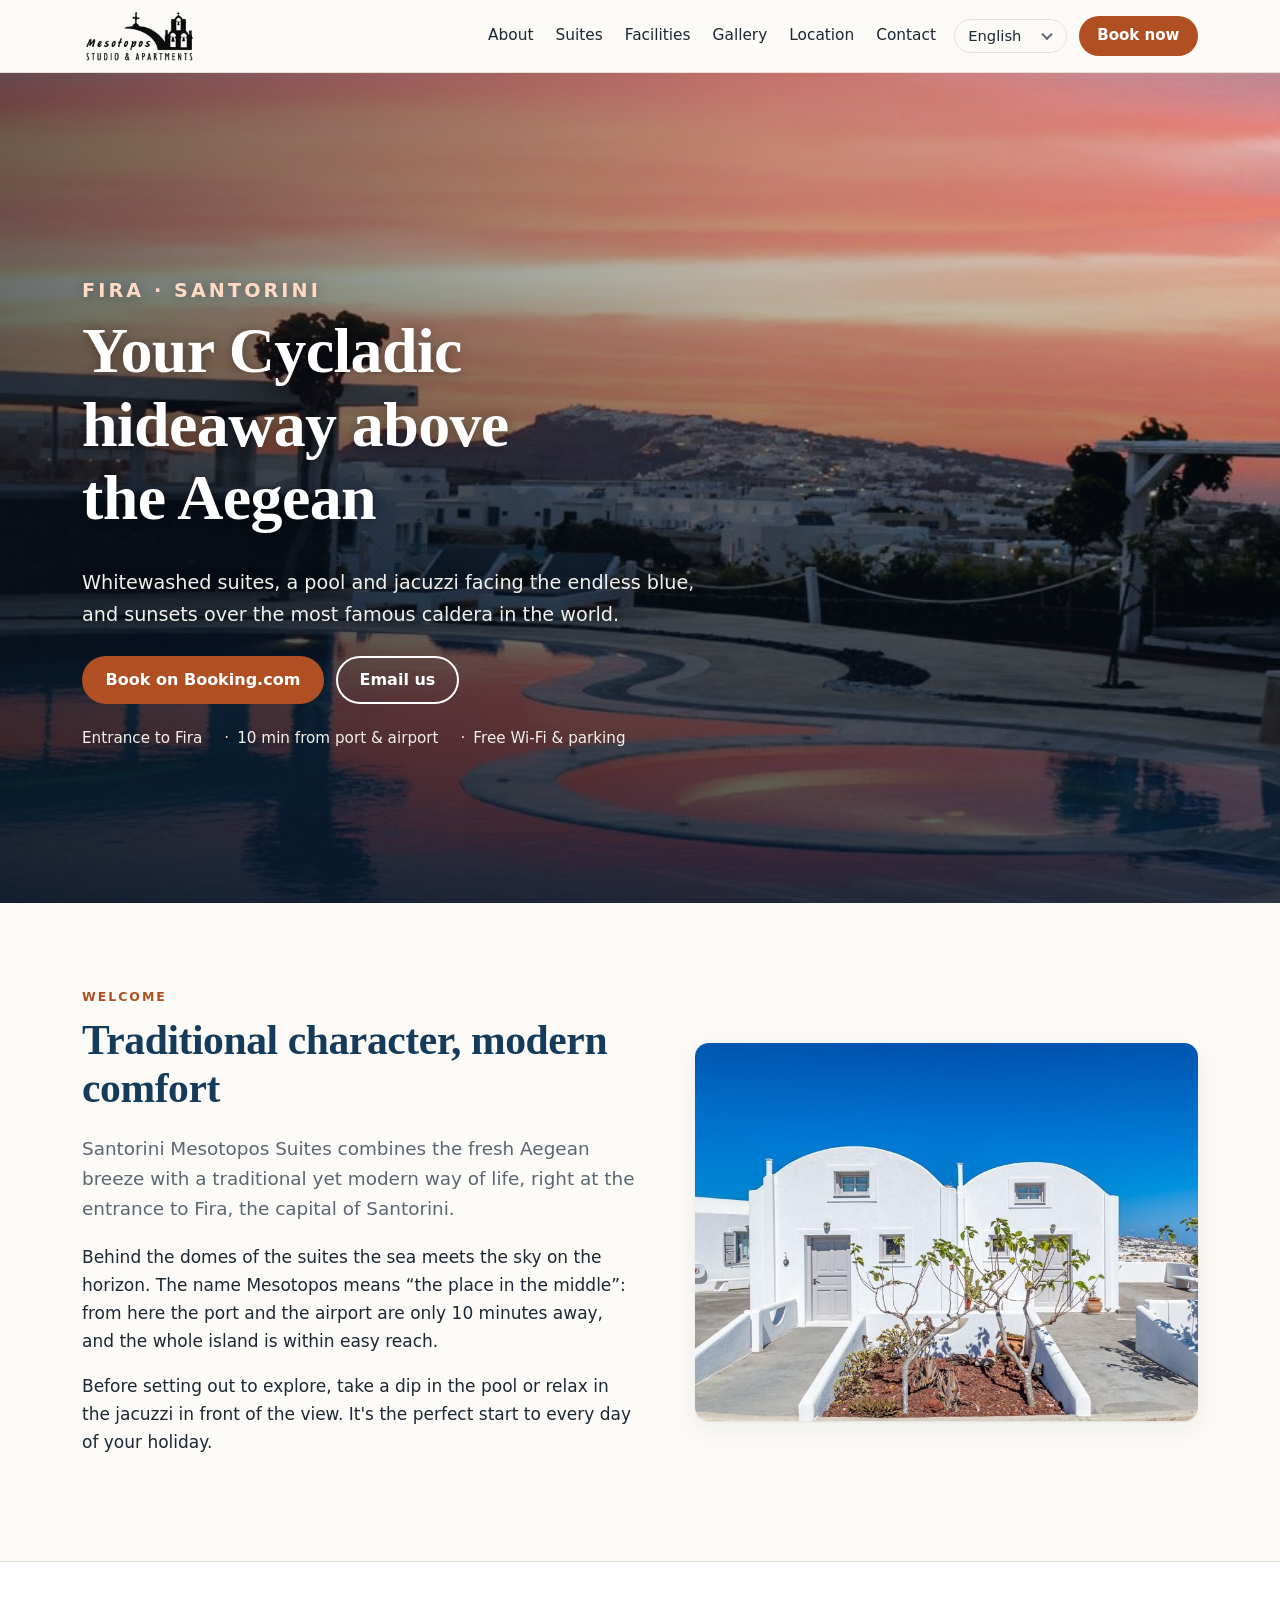
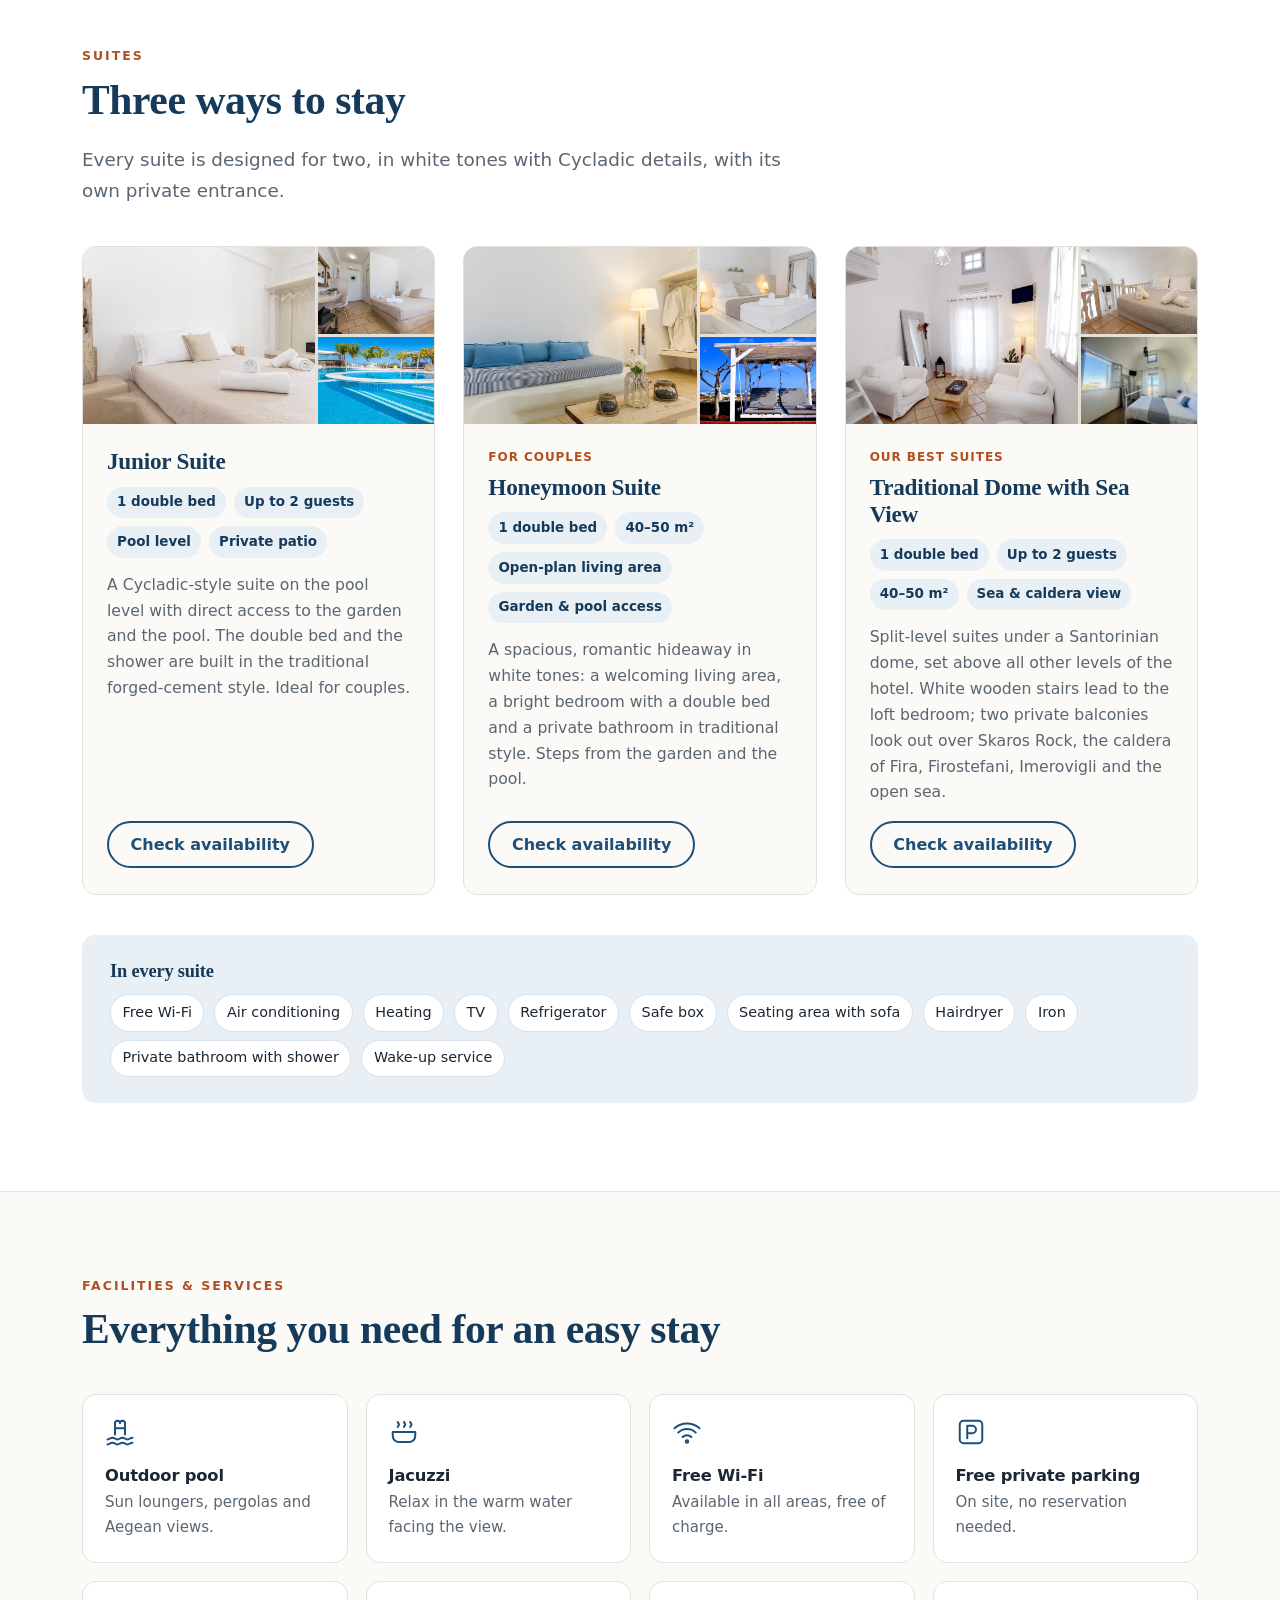
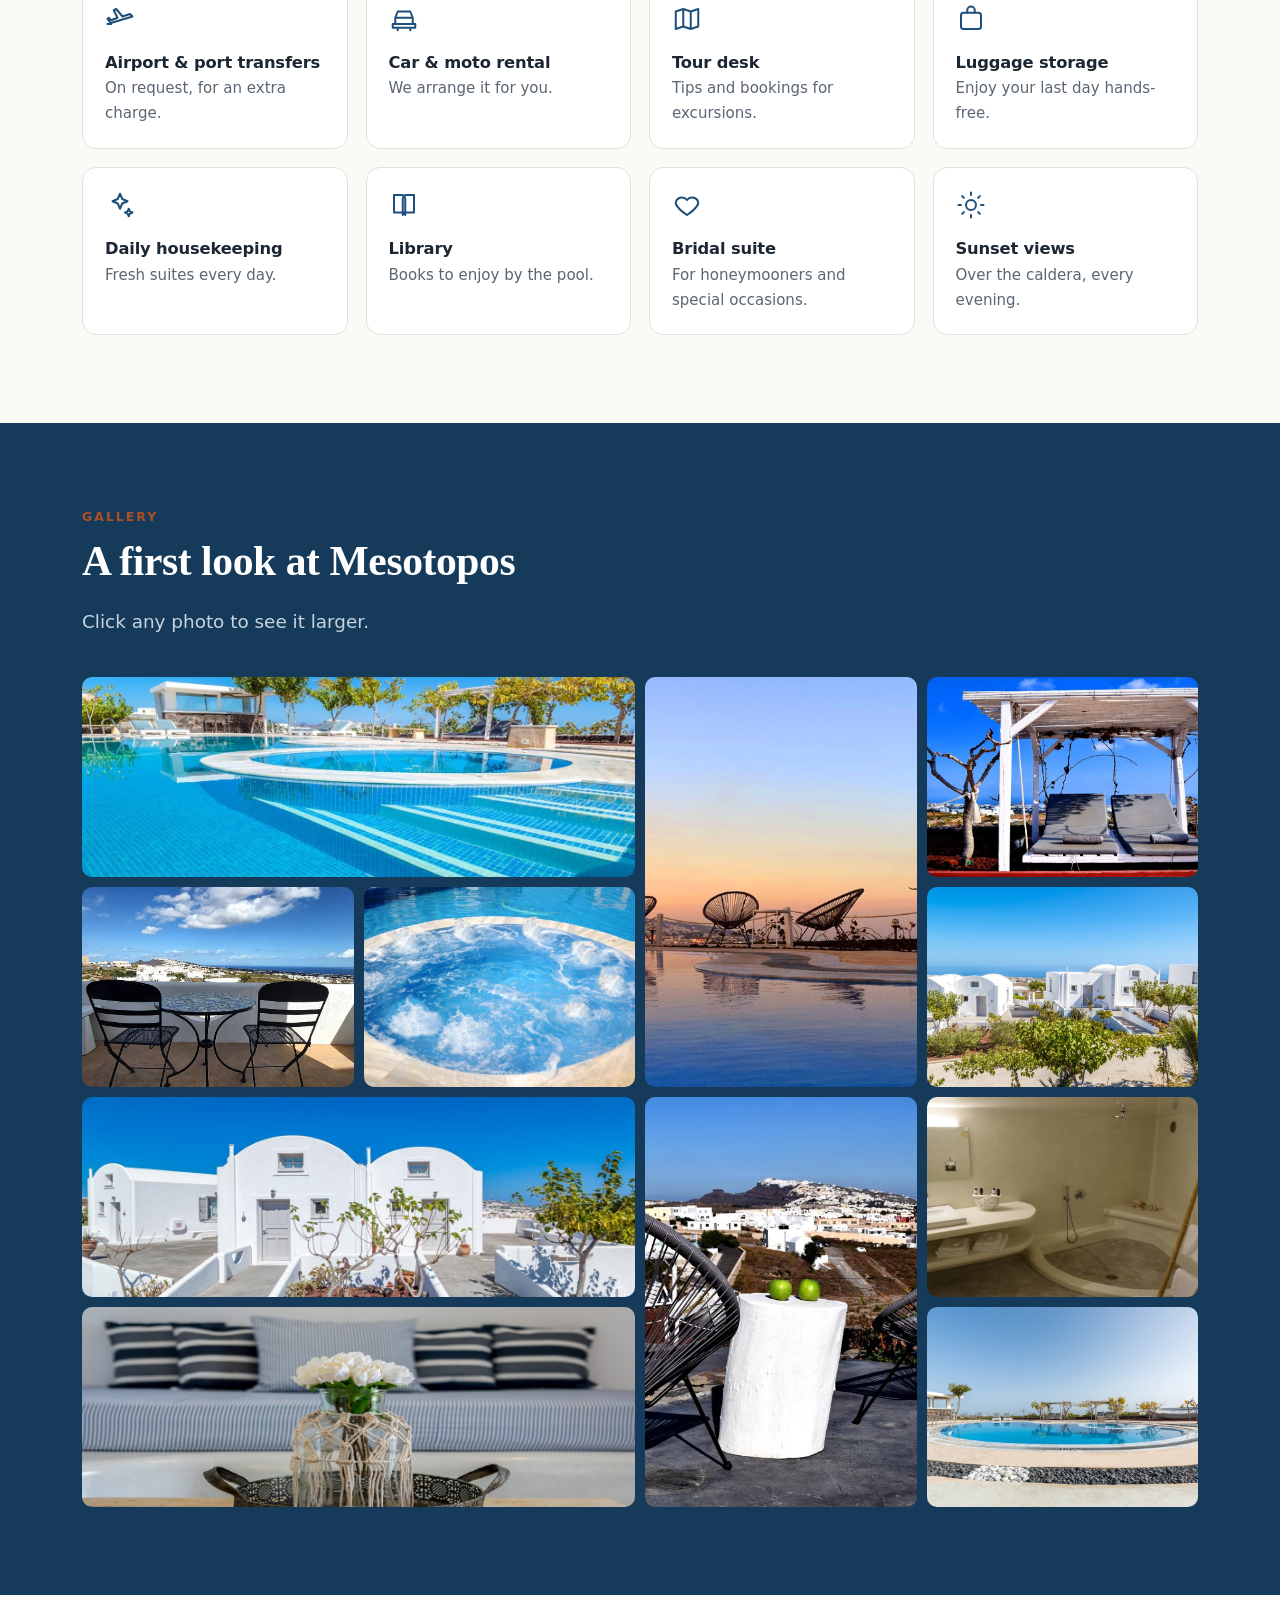
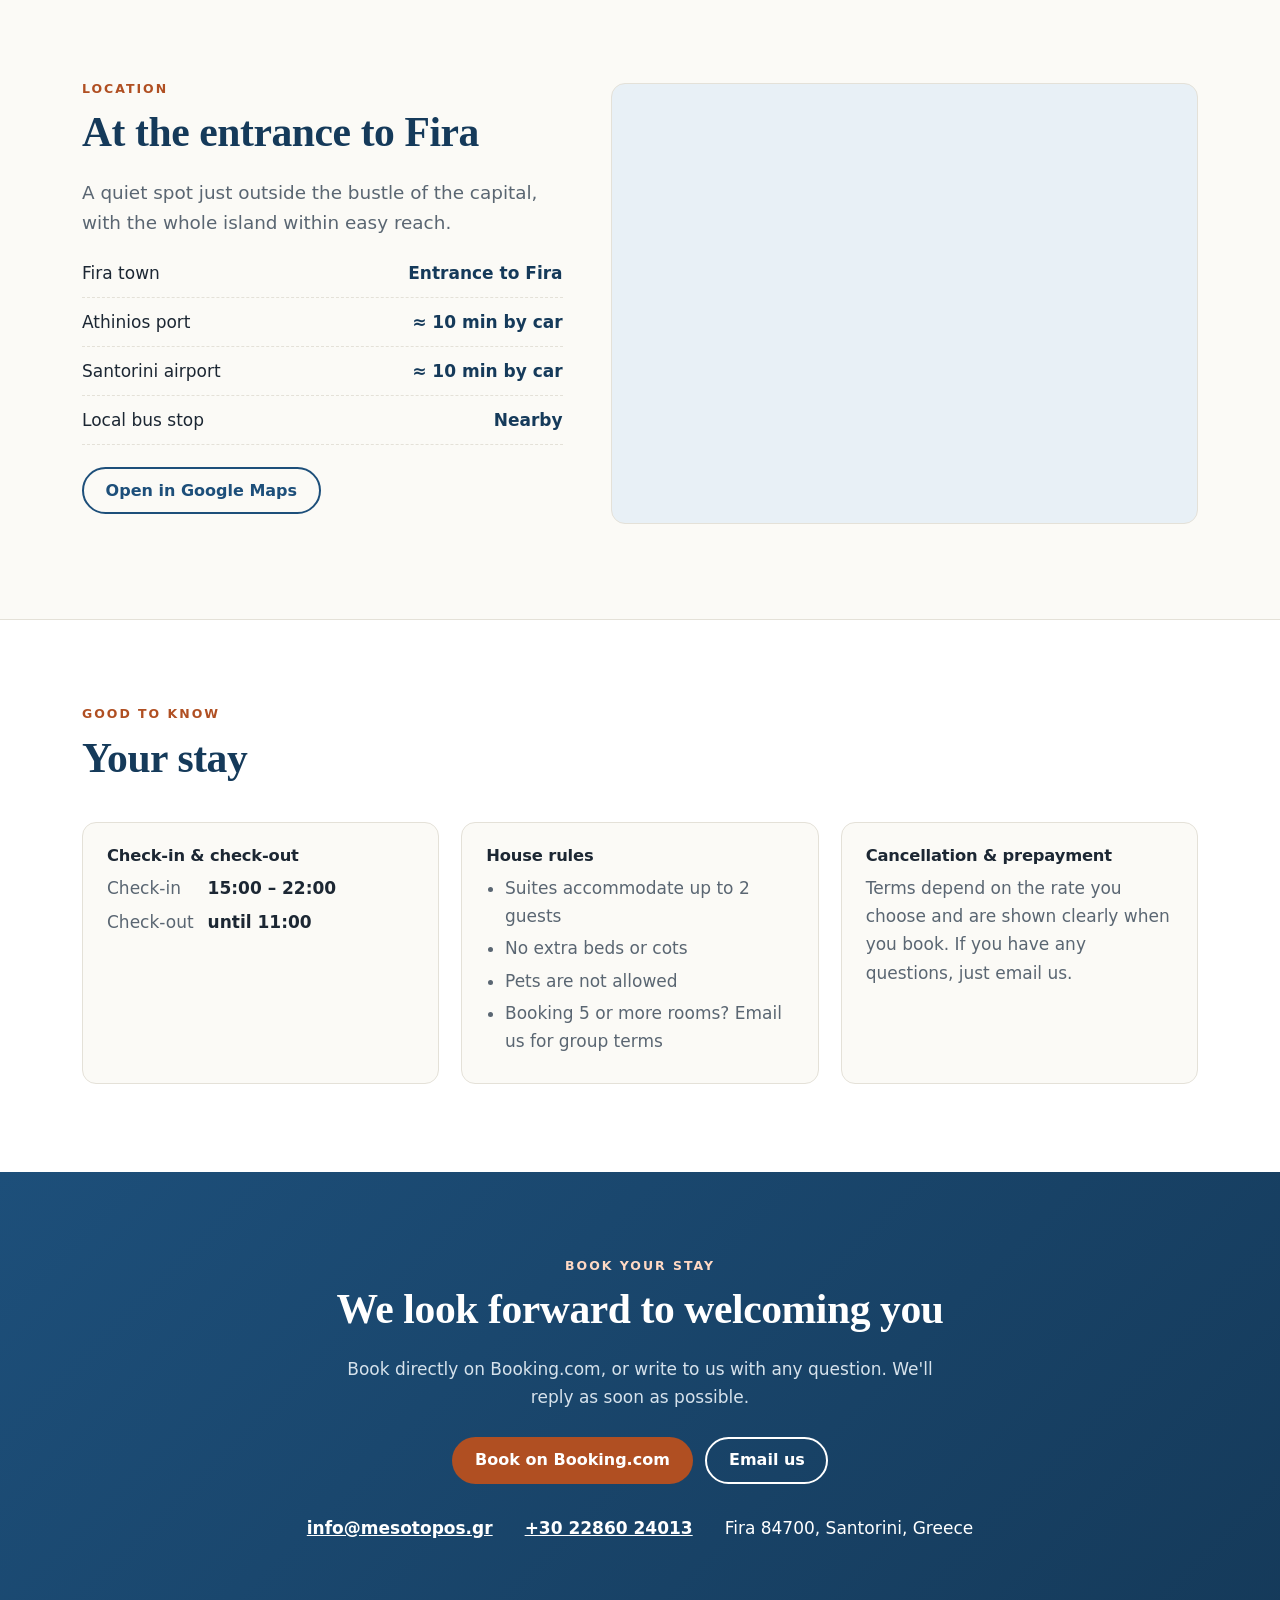
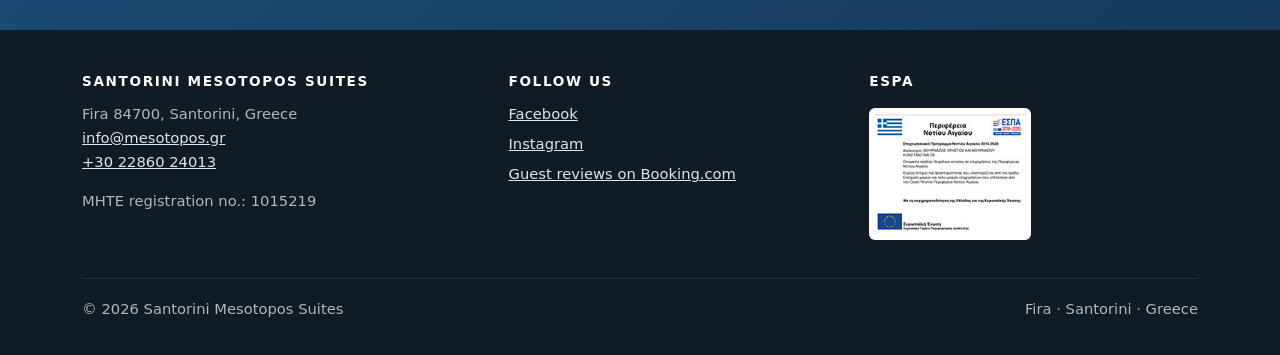
==== index.html @ 5fdc4798 "New static site for Santorini Mesotopos Suites (preview) Co-Authored-By: Claude Opus 5.5 <noreply@an" ====
<!doctype html>
<html lang="en">
<head>
<meta charset="utf-8">
<meta name="viewport" content="width=device-width,initial-scale=1">
<meta name="robots" content="noindex,nofollow">
<title>Santorini Mesotopos Suites · Boutique suites with caldera views in Fira</title>
<meta name="description" content="Boutique suites at the entrance to Fira, Santorini: pool and jacuzzi, Aegean and caldera views, traditional dome suites. 10 minutes from the port and the airport.">
<link rel="canonical" href="https://santorinimesotopossuites.com/">
<link rel="alternate" hreflang="en" href="https://santorinimesotopossuites.com/">
<link rel="alternate" hreflang="el" href="https://santorinimesotopossuites.com/el/">
<link rel="alternate" hreflang="fr" href="https://santorinimesotopossuites.com/fr/">
<link rel="alternate" hreflang="de" href="https://santorinimesotopossuites.com/de/">
<link rel="alternate" hreflang="it" href="https://santorinimesotopossuites.com/it/">
<link rel="alternate" hreflang="x-default" href="https://santorinimesotopossuites.com/">
<meta property="og:type" content="website">
<meta property="og:title" content="Santorini Mesotopos Suites · Boutique suites with caldera views in Fira">
<meta property="og:description" content="Boutique suites at the entrance to Fira, Santorini: pool and jacuzzi, Aegean and caldera views, traditional dome suites. 10 minutes from the port and the airport.">
<meta property="og:image" content="https://santorinimesotopossuites.com/images/hero-sunset-pool.jpg">
<meta property="og:url" content="https://santorinimesotopossuites.com/">
<meta name="theme-color" content="#153a5a">
<link rel="icon" href="images/favicon.png">
<link rel="stylesheet" href="assets/style.css">
<script type="application/ld+json">{"@context": "https://schema.org", "@type": "Hotel", "name": "Santorini Mesotopos Suites", "url": "https://santorinimesotopossuites.com/", "email": "info@mesotopos.gr", "telephone": "+302286024013", "image": "https://santorinimesotopossuites.com/images/hero-sunset-pool.jpg", "address": {"@type": "PostalAddress", "addressLocality": "Fira", "postalCode": "84700", "addressRegion": "Santorini", "addressCountry": "GR"}, "checkinTime": "15:00", "checkoutTime": "11:00", "petsAllowed": false, "amenityFeature": [{"@type": "LocationFeatureSpecification", "name": "Outdoor pool", "value": true}, {"@type": "LocationFeatureSpecification", "name": "Jacuzzi", "value": true}, {"@type": "LocationFeatureSpecification", "name": "Free Wi-Fi", "value": true}, {"@type": "LocationFeatureSpecification", "name": "Free parking", "value": true}], "sameAs": ["https://www.facebook.com/Santorini.Mesotopos"]}</script>
</head>
<body>
<a class="skip" href="#main">Skip to content</a>
<header class="site-header">
  <div class="wrap">
    <a class="brand" href="index.html" aria-label="Santorini Mesotopos Suites"><img src="images/logo.png" alt="Santorini Mesotopos" width="168" height="80"></a>
    <nav class="nav" aria-label="Main"><a href="#about">About</a><a href="#rooms">Suites</a><a href="#facilities">Facilities</a><a href="#gallery">Gallery</a><a href="#location">Location</a><a href="#contact">Contact</a></nav>
    <div class="header-actions">
      <label class="lang"><span class="sr-only">Language</span>
        <select id="lang-switch" aria-label="Language"><option value="index.html" selected lang="en">English</option><option value="el/index.html" lang="el">Ελληνικά</option><option value="fr/index.html" lang="fr">Français</option><option value="de/index.html" lang="de">Deutsch</option><option value="it/index.html" lang="it">Italiano</option></select>
      </label>
      <a class="btn btn-primary" href="https://www.booking.com/hotel/gr/mesotopos.html?lang=en-gb" target="_blank" rel="noopener">Book now</a>
    </div>
  </div>
</header>

<main id="main">
  <section class="hero" aria-labelledby="hero-title">
    <img src="images/hero-sunset-pool.jpg" alt="The pool at Santorini Mesotopos Suites at sunset" width="1224" height="600" fetchpriority="high">
    <div class="wrap">
      <p class="eyebrow">Fira · Santorini</p>
      <h1 id="hero-title">Your Cycladic hideaway above the Aegean</h1>
      <p>Whitewashed suites, a pool and jacuzzi facing the endless blue, and sunsets over the most famous caldera in the world.</p>
      <div class="cta">
        <a class="btn btn-primary" href="https://www.booking.com/hotel/gr/mesotopos.html?lang=en-gb" target="_blank" rel="noopener">Book on Booking.com</a>
        <a class="btn btn-light" href="mailto:info@mesotopos.gr?subject=Booking enquiry – Santorini Mesotopos Suites">Email us</a>
      </div>
      <ul class="facts"><li>Entrance to Fira</li><li>10 min from port &amp; airport</li><li>Free Wi-Fi &amp; parking</li></ul>
    </div>
  </section>

  <section id="about" aria-labelledby="about-title">
    <div class="wrap about">
      <div>
        <p class="eyebrow">Welcome</p>
        <h2 id="about-title">Traditional character, modern comfort</h2>
        <p class="lede">Santorini Mesotopos Suites combines the fresh Aegean breeze with a traditional yet modern way of life, right at the entrance to Fira, the capital of Santorini.</p><p>Behind the domes of the suites the sea meets the sky on the horizon. The name Mesotopos means “the place in the middle”: from here the port and the airport are only 10 minutes away, and the whole island is within easy reach.</p><p>Before setting out to explore, take a dip in the pool or relax in the jacuzzi in front of the view. It&#x27;s the perfect start to every day of your holiday.</p>
      </div>
      <img src="images/suites-exterior.jpg" alt="The white Cycladic suites of Mesotopos with the sea in the background" loading="lazy" width="1224" height="600">
    </div>
  </section>

  <section id="rooms" class="rooms" aria-labelledby="rooms-title">
    <div class="wrap">
      <div class="section-head">
        <p class="eyebrow">Suites</p>
        <h2 id="rooms-title">Three ways to stay</h2>
        <p class="lede">Every suite is designed for two, in white tones with Cycladic details, with its own private entrance.</p>
      </div>
      <div class="room-list">
      <article class="room" id="room-junior">
        <div class="room-photos"><img src="images/junior-suite.jpg" alt="Junior Suite bedroom" loading="lazy" width="1000" height="665"><img src="images/junior-suite-2.jpg" alt="Junior Suite with seating area" loading="lazy" width="1000" height="665"><img src="images/pool.jpg" alt="The pool next to the Junior Suites" loading="lazy" width="1000" height="665"></div>
        <div class="room-body">
          
          <h3>Junior Suite</h3>
          <ul class="room-meta"><li>1 double bed</li><li>Up to 2 guests</li><li>Pool level</li><li>Private patio</li></ul>
          <p>A Cycladic-style suite on the pool level with direct access to the garden and the pool. The double bed and the shower are built in the traditional forged-cement style. Ideal for couples.</p>
          <a class="btn btn-ghost" href="https://www.booking.com/hotel/gr/mesotopos.html?lang=en-gb" target="_blank" rel="noopener">Check availability</a>
        </div>
      </article>
      <article class="room" id="room-honeymoon">
        <div class="room-photos"><img src="images/honeymoon-suite.jpg" alt="Honeymoon Suite living area" loading="lazy" width="1000" height="665"><img src="images/honeymoon-suite-2.jpg" alt="Honeymoon Suite bedroom" loading="lazy" width="1000" height="665"><img src="images/pergola.jpg" alt="Shaded pergola by the pool" loading="lazy" width="1000" height="665"></div>
        <div class="room-body">
          <span class="badge">For couples</span>
          <h3>Honeymoon Suite</h3>
          <ul class="room-meta"><li>1 double bed</li><li>40–50 m²</li><li>Open-plan living area</li><li>Garden &amp; pool access</li></ul>
          <p>A spacious, romantic hideaway in white tones: a welcoming living area, a bright bedroom with a double bed and a private bathroom in traditional style. Steps from the garden and the pool.</p>
          <a class="btn btn-ghost" href="https://www.booking.com/hotel/gr/mesotopos.html?lang=en-gb" target="_blank" rel="noopener">Check availability</a>
        </div>
      </article>
      <article class="room" id="room-dome">
        <div class="room-photos"><img src="images/dome-suite.jpg" alt="Traditional dome suite living room" loading="lazy" width="1000" height="665"><img src="images/dome-suite-loft.jpg" alt="Loft bedroom of the dome suite" loading="lazy" width="1000" height="665"><img src="images/dome-suite-view.jpg" alt="Sea view from the dome suite window" loading="lazy" width="1000" height="665"></div>
        <div class="room-body">
          <span class="badge">Our best suites</span>
          <h3>Traditional Dome with Sea View</h3>
          <ul class="room-meta"><li>1 double bed</li><li>Up to 2 guests</li><li>40–50 m²</li><li>Sea &amp; caldera view</li></ul>
          <p>Split-level suites under a Santorinian dome, set above all other levels of the hotel. White wooden stairs lead to the loft bedroom; two private balconies look out over Skaros Rock, the caldera of Fira, Firostefani, Imerovigli and the open sea.</p>
          <a class="btn btn-ghost" href="https://www.booking.com/hotel/gr/mesotopos.html?lang=en-gb" target="_blank" rel="noopener">Check availability</a>
        </div>
      </article>
      </div>
      <div class="in-room">
        <h3>In every suite</h3>
        <ul class="chips"><li>Free Wi-Fi</li><li>Air conditioning</li><li>Heating</li><li>TV</li><li>Refrigerator</li><li>Safe box</li><li>Seating area with sofa</li><li>Hairdryer</li><li>Iron</li><li>Private bathroom with shower</li><li>Wake-up service</li></ul>
      </div>
    </div>
  </section>

  <section id="facilities" aria-labelledby="fac-title">
    <div class="wrap">
      <div class="section-head">
        <p class="eyebrow">Facilities &amp; services</p>
        <h2 id="fac-title">Everything you need for an easy stay</h2>
      </div>
      <div class="fac-grid"><div class="fac"><svg viewBox="0 0 24 24" fill="none" stroke="currentColor" stroke-width="1.6" stroke-linecap="round" stroke-linejoin="round" aria-hidden="true"><path d="M2 18c2 0 2-1.5 4-1.5S8 18 10 18s2-1.5 4-1.5 2 1.5 4 1.5 2-1.5 4-1.5M2 22c2 0 2-1.5 4-1.5S8 22 10 22s2-1.5 4-1.5 2 1.5 4 1.5 2-1.5 4-1.5M8 14V5a2 2 0 0 1 4 0M16 14V5a2 2 0 0 0-4 0M8 9h8"/></svg><h3>Outdoor pool</h3><p>Sun loungers, pergolas and Aegean views.</p></div><div class="fac"><svg viewBox="0 0 24 24" fill="none" stroke="currentColor" stroke-width="1.6" stroke-linecap="round" stroke-linejoin="round" aria-hidden="true"><path d="M3 12h18v3a5 5 0 0 1-5 5H8a5 5 0 0 1-5-5zM7 8c0-1 1-1 1-2s-1-1-1-2M12 8c0-1 1-1 1-2s-1-1-1-2M17 8c0-1 1-1 1-2s-1-1-1-2"/></svg><h3>Jacuzzi</h3><p>Relax in the warm water facing the view.</p></div><div class="fac"><svg viewBox="0 0 24 24" fill="none" stroke="currentColor" stroke-width="1.6" stroke-linecap="round" stroke-linejoin="round" aria-hidden="true"><path d="M2 9a15 15 0 0 1 20 0M5 12.5a10 10 0 0 1 14 0M8.5 16a5 5 0 0 1 7 0"/><circle cx="12" cy="19.5" r="1"/></svg><h3>Free Wi-Fi</h3><p>Available in all areas, free of charge.</p></div><div class="fac"><svg viewBox="0 0 24 24" fill="none" stroke="currentColor" stroke-width="1.6" stroke-linecap="round" stroke-linejoin="round" aria-hidden="true"><rect x="3" y="3" width="18" height="18" rx="3"/><path d="M9 17V7h4a3 3 0 0 1 0 6H9"/></svg><h3>Free private parking</h3><p>On site, no reservation needed.</p></div><div class="fac"><svg viewBox="0 0 24 24" fill="none" stroke="currentColor" stroke-width="1.6" stroke-linecap="round" stroke-linejoin="round" aria-hidden="true"><path d="M2 16l20-6-2-2-6 2-5-6-2 1 3 6-5 2-2-2-1 1 3 4z"/></svg><h3>Airport &amp; port transfers</h3><p>On request, for an extra charge.</p></div><div class="fac"><svg viewBox="0 0 24 24" fill="none" stroke="currentColor" stroke-width="1.6" stroke-linecap="round" stroke-linejoin="round" aria-hidden="true"><path d="M5 16V11l2-5h10l2 5v5M3 16h18v3H3zM7 19v2M17 19v2M5 11h14"/></svg><h3>Car &amp; moto rental</h3><p>We arrange it for you.</p></div><div class="fac"><svg viewBox="0 0 24 24" fill="none" stroke="currentColor" stroke-width="1.6" stroke-linecap="round" stroke-linejoin="round" aria-hidden="true"><path d="M9 4 3 6v14l6-2 6 2 6-2V4l-6 2-6-2zM9 4v14M15 6v14"/></svg><h3>Tour desk</h3><p>Tips and bookings for excursions.</p></div><div class="fac"><svg viewBox="0 0 24 24" fill="none" stroke="currentColor" stroke-width="1.6" stroke-linecap="round" stroke-linejoin="round" aria-hidden="true"><rect x="4" y="7" width="16" height="13" rx="2"/><path d="M9 7V5a3 3 0 0 1 6 0v2"/></svg><h3>Luggage storage</h3><p>Enjoy your last day hands-free.</p></div><div class="fac"><svg viewBox="0 0 24 24" fill="none" stroke="currentColor" stroke-width="1.6" stroke-linecap="round" stroke-linejoin="round" aria-hidden="true"><path d="M12 3l1.8 4.2L18 9l-4.2 1.8L12 15l-1.8-4.2L6 9l4.2-1.8zM19 15l.9 2.1L22 18l-2.1.9L19 21l-.9-2.1L16 18l2.1-.9z"/></svg><h3>Daily housekeeping</h3><p>Fresh suites every day.</p></div><div class="fac"><svg viewBox="0 0 24 24" fill="none" stroke="currentColor" stroke-width="1.6" stroke-linecap="round" stroke-linejoin="round" aria-hidden="true"><path d="M4 4h6a3 3 0 0 1 3 3v13a2 2 0 0 0-2-2H4zM20 4h-6a3 3 0 0 0-3 3v13a2 2 0 0 1 2-2h7z"/></svg><h3>Library</h3><p>Books to enjoy by the pool.</p></div><div class="fac"><svg viewBox="0 0 24 24" fill="none" stroke="currentColor" stroke-width="1.6" stroke-linecap="round" stroke-linejoin="round" aria-hidden="true"><path d="M12 20s-7-4.5-9-9a5 5 0 0 1 9-3 5 5 0 0 1 9 3c-2 4.5-9 9-9 9z"/></svg><h3>Bridal suite</h3><p>For honeymooners and special occasions.</p></div><div class="fac"><svg viewBox="0 0 24 24" fill="none" stroke="currentColor" stroke-width="1.6" stroke-linecap="round" stroke-linejoin="round" aria-hidden="true"><circle cx="12" cy="12" r="4"/><path d="M12 2v2M12 20v2M2 12h2M20 12h2M4.9 4.9l1.4 1.4M17.7 17.7l1.4 1.4M4.9 19.1l1.4-1.4M17.7 6.3l1.4-1.4"/></svg><h3>Sunset views</h3><p>Over the caldera, every evening.</p></div></div>
    </div>
  </section>

  <section id="gallery" class="gallery" aria-labelledby="gal-title">
    <div class="wrap">
      <div class="section-head">
        <p class="eyebrow">Gallery</p>
        <h2 id="gal-title">A first look at Mesotopos</h2>
        <p class="lede">Click any photo to see it larger.</p>
      </div>
      <div class="gal"><a class="wide" href="images/pool.jpg" data-caption="The pool and sun loungers"><img src="images/pool.jpg" alt="The pool and sun loungers" loading="lazy"></a><a class="tall" href="images/sunset-terrace.jpg" data-caption="Sunset over the pool terrace"><img src="images/sunset-terrace.jpg" alt="Sunset over the pool terrace" loading="lazy"></a><a class="" href="images/pergola.jpg" data-caption="Pergola daybeds by the pool"><img src="images/pergola.jpg" alt="Pergola daybeds by the pool" loading="lazy"></a><a class="" href="images/balcony-view.jpg" data-caption="Balcony with a view towards the sea"><img src="images/balcony-view.jpg" alt="Balcony with a view towards the sea" loading="lazy"></a><a class="wide" href="images/suites-exterior.jpg" data-caption="The Cycladic suites"><img src="images/suites-exterior.jpg" alt="The Cycladic suites" loading="lazy"></a><a class="" href="images/jacuzzi.jpg" data-caption="The jacuzzi"><img src="images/jacuzzi.jpg" alt="The jacuzzi" loading="lazy"></a><a class="" href="images/village-view.jpg" data-caption="View over the island"><img src="images/village-view.jpg" alt="View over the island" loading="lazy"></a><a class="tall" href="images/terrace-chairs.jpg" data-caption="Terrace chairs facing Fira"><img src="images/terrace-chairs.jpg" alt="Terrace chairs facing Fira" loading="lazy"></a><a class="wide" href="images/living-detail.jpg" data-caption="Suite living area"><img src="images/living-detail.jpg" alt="Suite living area" loading="lazy"></a><a class="" href="images/bathroom.jpg" data-caption="Bathroom in traditional style"><img src="images/bathroom.jpg" alt="Bathroom in traditional style" loading="lazy"></a><a class="" href="images/pool-panorama.jpg" data-caption="Pool panorama"><img src="images/pool-panorama.jpg" alt="Pool panorama" loading="lazy"></a></div>
    </div>
  </section>

  <section id="location" aria-labelledby="loc-title">
    <div class="wrap loc">
      <div>
        <p class="eyebrow">Location</p>
        <h2 id="loc-title">At the entrance to Fira</h2>
        <p class="lede">A quiet spot just outside the bustle of the capital, with the whole island within easy reach.</p>
        <ul class="dist"><li><span>Fira town</span><span>Entrance to Fira</span></li><li><span>Athinios port</span><span>≈ 10 min by car</span></li><li><span>Santorini airport</span><span>≈ 10 min by car</span></li><li><span>Local bus stop</span><span>Nearby</span></li></ul>
        <p style="margin-top:22px"><a class="btn btn-ghost" href="https://www.google.com/maps/search/?api=1&query=Santorini+Mesotopos+Fira+Santorini" target="_blank" rel="noopener">Open in Google Maps</a></p>
      </div>
      <div class="map"><iframe title="Map of Santorini Mesotopos Suites in Fira" src="https://maps.google.com/maps?q=Santorini%20Mesotopos%2C%20Fira%2C%20Santorini&z=14&output=embed" loading="lazy" referrerpolicy="no-referrer-when-downgrade"></iframe></div>
    </div>
  </section>

  <section id="info" class="stay" aria-labelledby="info-title">
    <div class="wrap">
      <div class="section-head">
        <p class="eyebrow">Good to know</p>
        <h2 id="info-title">Your stay</h2>
      </div>
      <div class="info-grid">
        <div class="info">
          <h3>Check-in &amp; check-out</h3>
          <dl><dt>Check-in</dt><dd>15:00 – 22:00</dd><dt>Check-out</dt><dd>until 11:00</dd></dl>
        </div>
        <div class="info">
          <h3>House rules</h3>
          <ul><li>Suites accommodate up to 2 guests</li><li>No extra beds or cots</li><li>Pets are not allowed</li><li>Booking 5 or more rooms? Email us for group terms</li></ul>
        </div>
        <div class="info">
          <h3>Cancellation &amp; prepayment</h3>
          <p style="color:var(--muted);margin:0">Terms depend on the rate you choose and are shown clearly when you book. If you have any questions, just email us.</p>
        </div>
      </div>
    </div>
  </section>

  <section id="contact" class="contact" aria-labelledby="contact-title">
    <div class="wrap">
      <p class="eyebrow" style="color:#ffd9c4">Book your stay</p>
      <h2 id="contact-title">We look forward to welcoming you</h2>
      <p>Book directly on Booking.com, or write to us with any question. We&#x27;ll reply as soon as possible.</p>
      <div class="cta">
        <a class="btn btn-primary" href="https://www.booking.com/hotel/gr/mesotopos.html?lang=en-gb" target="_blank" rel="noopener">Book on Booking.com</a>
        <a class="btn btn-light" href="mailto:info@mesotopos.gr?subject=Booking enquiry – Santorini Mesotopos Suites">Email us</a>
      </div>
      <ul class="contact-lines">
        <li><a href="mailto:info@mesotopos.gr">info@mesotopos.gr</a></li>
        <li><a href="tel:+302286024013">+30 22860 24013</a></li>
        <li>Fira 84700, Santorini, Greece</li>
      </ul>
    </div>
  </section>
</main>

<footer class="site-footer">
  <div class="wrap">
    <div class="foot">
      <div>
        <h3>Santorini Mesotopos Suites</h3>
        <p>Fira 84700, Santorini, Greece<br><a href="mailto:info@mesotopos.gr">info@mesotopos.gr</a><br><a href="tel:+302286024013">+30 22860 24013</a></p>
        <p>MHTE registration no.: 1015219</p>
      </div>
      <div>
        <h3>Follow us</h3>
        <ul>
          <li><a href="https://www.facebook.com/Santorini.Mesotopos" target="_blank" rel="noopener">Facebook</a></li>
          <li><a href="https://www.instagram.com/explore/locations/118027471/santorini-mesotopos/" target="_blank" rel="noopener">Instagram</a></li>
          <li><a href="https://www.booking.com/hotel/gr/mesotopos.html?lang=en-gb" target="_blank" rel="noopener">Guest reviews on Booking.com</a></li>
        </ul>
      </div>
      <div>
        <h3>ESPA</h3>
        <a class="espa" href="images/espa-plaque.pdf" target="_blank" rel="noopener"><img src="images/espa-banner.jpg" alt="ESPA co-funding banner (opens the information plaque)" width="200" height="161" loading="lazy"></a>
      </div>
    </div>
    <div class="copy"><span>© <span id="yr">2026</span> Santorini Mesotopos Suites</span><span>Fira · Santorini · Greece</span></div>
  </div>
</footer>

<div class="mbar">
  <a class="btn btn-primary" href="https://www.booking.com/hotel/gr/mesotopos.html?lang=en-gb" target="_blank" rel="noopener">Book now</a>
  <a class="btn btn-ghost" href="mailto:info@mesotopos.gr?subject=Booking enquiry – Santorini Mesotopos Suites">Email</a>
</div>

<dialog class="lightbox" id="lb" aria-label="A first look at Mesotopos">
  <figure style="margin:0"><img id="lb-img" alt=""><figcaption id="lb-cap"></figcaption></figure>
  <button class="lb-close" id="lb-close" aria-label="Close">×</button>
  <button class="lb-nav lb-prev" id="lb-prev" aria-label="Previous photo">‹</button>
  <button class="lb-nav lb-next" id="lb-next" aria-label="Next photo">›</button>
</dialog>

<script>
document.getElementById('yr').textContent=new Date().getFullYear();
document.getElementById('lang-switch').addEventListener('change',function(){location.href=this.value||'./';});
(function(){
  var links=[].slice.call(document.querySelectorAll('.gal a')),lb=document.getElementById('lb'),im=document.getElementById('lb-img'),cap=document.getElementById('lb-cap'),i=0;
  if(!lb.showModal)return;
  function show(n){i=(n+links.length)%links.length;im.src=links[i].href;im.alt=links[i].dataset.caption;cap.textContent=links[i].dataset.caption;}
  links.forEach(function(a,n){a.addEventListener('click',function(ev){ev.preventDefault();show(n);lb.showModal();});});
  document.getElementById('lb-close').onclick=function(){lb.close();};
  document.getElementById('lb-prev').onclick=function(){show(i-1);};
  document.getElementById('lb-next').onclick=function(){show(i+1);};
  lb.addEventListener('click',function(ev){if(ev.target===lb)lb.close();});
  lb.addEventListener('keydown',function(ev){if(ev.key==='ArrowLeft')show(i-1);if(ev.key==='ArrowRight')show(i+1);});
})();
</script>
</body>
</html>
---- assets/style.css ----
/* Santorini Mesotopos Suites — static site styles */
:root{
  --lime:#fbfaf6;        /* whitewash background */
  --paper:#ffffff;
  --ink:#1c2733;         /* body text */
  --muted:#5a6672;
  --aegean:#1d4f7a;      /* primary blue */
  --aegean-dark:#153a5a;
  --sea:#e8f0f6;         /* pale blue panels */
  --sunset:#b04f22;      /* accent, AA on white */
  --sunset-dark:#8f3f1a;
  --line:#e4e1d8;
  --radius:14px;
  --shadow:0 1px 2px rgba(20,30,40,.06),0 8px 24px rgba(20,30,40,.06);
  --serif:"Iowan Old Style","Palatino Linotype",Palatino,"Book Antiqua",Georgia,serif;
  --sans:system-ui,-apple-system,"Segoe UI",Roboto,"Helvetica Neue",Arial,sans-serif;
  --wrap:1160px;
}
*{box-sizing:border-box}
html{scroll-behavior:smooth;scroll-padding-top:84px}
@media (prefers-reduced-motion:reduce){html{scroll-behavior:auto}*{transition:none!important}}
body{margin:0;background:var(--lime);color:var(--ink);font:17px/1.65 var(--sans);-webkit-font-smoothing:antialiased}
img{max-width:100%;display:block;height:auto}
a{color:var(--aegean)}
a:hover{color:var(--aegean-dark)}
:focus-visible{outline:3px solid var(--sunset);outline-offset:3px;border-radius:4px}
h1,h2,h3{font-family:var(--serif);font-weight:600;line-height:1.15;letter-spacing:-.01em;color:var(--aegean-dark);margin:0 0 .5em}
h1{font-size:clamp(2.2rem,5.5vw,4rem)}
h2{font-size:clamp(1.8rem,3.6vw,2.6rem)}
h3{font-size:1.45rem}
p{margin:0 0 1em}
.wrap{max-width:var(--wrap);margin:0 auto;padding:0 22px}
.eyebrow{font:600 .78rem/1 var(--sans);letter-spacing:.16em;text-transform:uppercase;color:var(--sunset);margin:0 0 14px}
.lede{font-size:1.15rem;color:var(--muted);max-width:62ch}
.skip{position:absolute;left:-999px;top:8px;background:var(--paper);padding:10px 14px;z-index:100;border-radius:8px}
.skip:focus{left:8px}
.sr-only{position:absolute!important;width:1px;height:1px;padding:0;margin:-1px;overflow:hidden;clip:rect(0,0,0,0);white-space:nowrap;border:0}

/* buttons */
.btn{display:inline-flex;align-items:center;gap:.5em;padding:.85em 1.35em;border-radius:999px;font:600 1rem/1 var(--sans);text-decoration:none;border:2px solid transparent;cursor:pointer;transition:background .15s,color .15s,border-color .15s}
.btn-primary{background:var(--sunset);color:#fff}
.btn-primary:hover{background:var(--sunset-dark);color:#fff}
.btn-ghost{border-color:currentColor;color:var(--aegean)}
.btn-ghost:hover{background:var(--aegean);border-color:var(--aegean);color:#fff}
.btn-light{border-color:#fff;color:#fff}
.btn-light:hover{background:#fff;color:var(--aegean-dark)}

/* header */
.site-header{position:sticky;top:0;z-index:50;background:rgba(251,250,246,.94);backdrop-filter:saturate(1.2) blur(8px);border-bottom:1px solid var(--line)}
.site-header .wrap{display:flex;align-items:center;gap:18px;min-height:72px}
.brand{display:flex;align-items:center;gap:10px;text-decoration:none;flex:0 0 auto}
.brand img{width:112px}
.nav{display:flex;gap:22px;margin-left:auto}
.nav a{color:var(--ink);text-decoration:none;font-weight:500;font-size:.96rem}
.nav a:hover{color:var(--aegean)}
.header-actions{display:flex;align-items:center;gap:12px}
.lang{position:relative}
.lang select{appearance:none;background:transparent;border:1px solid var(--line);border-radius:999px;padding:.5em 2em .5em .9em;font:500 .92rem var(--sans);color:var(--ink);cursor:pointer}
.lang::after{content:"";position:absolute;right:.9em;top:50%;width:6px;height:6px;border-right:2px solid var(--muted);border-bottom:2px solid var(--muted);transform:translateY(-70%) rotate(45deg);pointer-events:none}
.header-actions .btn{padding:.7em 1.1em;font-size:.94rem}
@media (max-width:900px){.nav{display:none}.header-actions{margin-left:auto}}
@media (max-width:420px){.brand img{width:92px}.header-actions .btn{padding:.65em .9em}}

/* hero */
.hero{position:relative;min-height:min(86vh,760px);display:flex;align-items:flex-end;color:#fff;overflow:hidden}
.hero img{position:absolute;inset:0;width:100%;height:100%;object-fit:cover}
.hero::after{content:"";position:absolute;inset:0;background:linear-gradient(90deg,rgba(10,20,32,.55) 0%,rgba(10,20,32,.15) 60%,rgba(10,20,32,0) 100%),linear-gradient(180deg,rgba(10,20,32,.1) 20%,rgba(10,20,32,.7) 100%)}
.hero h1,.hero p{text-shadow:0 1px 12px rgba(0,0,0,.35)}
.hero .wrap{position:relative;z-index:1;padding-top:120px;padding-bottom:64px;width:100%}
.hero h1{color:#fff;max-width:16ch}
.hero .eyebrow{color:#ffd9c4}
.hero p{font-size:1.2rem;max-width:52ch;color:#f3f1ec}
.hero .cta{display:flex;flex-wrap:wrap;gap:12px;margin-top:26px}
.facts{display:flex;flex-wrap:wrap;gap:10px 22px;margin:22px 0 0;padding:0;list-style:none;font-size:.95rem;color:#f3f1ec}
.facts li::before{content:"·";margin-right:8px;color:#ffd9c4}
.facts li:first-child::before{content:none}

/* sections */
section{padding:88px 0}
.section-head{max-width:720px;margin-bottom:40px}
.about{display:grid;grid-template-columns:1.05fr .95fr;gap:56px;align-items:center}
.about img{border-radius:var(--radius);box-shadow:var(--shadow);aspect-ratio:4/3;object-fit:cover;width:100%}
@media (max-width:860px){.about{grid-template-columns:1fr;gap:32px}section{padding:64px 0}}

/* rooms */
.rooms{background:var(--paper);border-block:1px solid var(--line)}
.room-list{display:grid;gap:28px;grid-template-columns:repeat(3,1fr)}
@media (max-width:1000px) and (min-width:681px){.room-list{grid-template-columns:1fr}.room{flex-direction:row}.room-photos{flex:0 0 46%}.room-body{flex:1}}
@media (max-width:680px){.room-list{grid-template-columns:1fr}}
.room{background:var(--lime);border:1px solid var(--line);border-radius:var(--radius);overflow:hidden;display:flex;flex-direction:column}
.room-photos{display:grid;grid-template-columns:2fr 1fr;gap:3px;background:var(--line)}
.room-photos img{width:100%;height:100%;object-fit:cover;aspect-ratio:4/3}
.room-photos img:first-child{grid-row:span 2;aspect-ratio:auto}
.room-photos img:nth-child(2),.room-photos img:nth-child(3){aspect-ratio:4/3}
.room-body{padding:24px 24px 26px;display:flex;flex-direction:column;flex:1}
.room-meta{display:flex;flex-wrap:wrap;gap:8px;margin:0 0 14px;padding:0;list-style:none}
.room-meta li{background:var(--sea);color:var(--aegean-dark);font-size:.84rem;font-weight:600;padding:.35em .75em;border-radius:999px}
.room-body p{color:var(--muted);font-size:.98rem}
.room-body .btn{margin-top:auto;align-self:flex-start}
.badge{display:inline-block;font-size:.75rem;font-weight:700;letter-spacing:.08em;text-transform:uppercase;color:var(--sunset);margin-bottom:6px}
.in-room{margin-top:40px;padding:26px 28px;border-radius:var(--radius);background:var(--sea)}
.in-room h3{font-size:1.15rem;margin-bottom:12px}
.chips{display:flex;flex-wrap:wrap;gap:8px 10px;margin:0;padding:0;list-style:none}
.chips li{background:#fff;border:1px solid #d6e2ec;padding:.4em .8em;border-radius:999px;font-size:.9rem}

/* facilities */
.fac-grid{display:grid;grid-template-columns:repeat(4,1fr);gap:18px}
@media (max-width:960px){.fac-grid{grid-template-columns:1fr 1fr}}
@media (max-width:520px){.fac-grid{grid-template-columns:1fr}}
.fac{background:var(--paper);border:1px solid var(--line);border-radius:var(--radius);padding:22px}
.fac svg{width:30px;height:30px;color:var(--aegean);margin-bottom:12px}
.fac h3{font-family:var(--sans);font-size:1.02rem;font-weight:650;color:var(--ink);margin:0 0 4px}
.fac p{margin:0;color:var(--muted);font-size:.94rem}

/* gallery */
.gallery{background:var(--aegean-dark);color:#e8eef4}
.gallery h2{color:#fff}
.gallery .lede{color:#c7d4e0}
.gal{display:grid;grid-template-columns:repeat(4,1fr);grid-auto-rows:200px;grid-auto-flow:dense;gap:10px}
.gal a{display:block;overflow:hidden;border-radius:10px;position:relative}
.gal img{width:100%;height:100%;object-fit:cover;transition:transform .5s}
.gal a:hover img{transform:scale(1.04)}
.gal .wide{grid-column:span 2}
.gal .tall{grid-row:span 2}
@media (max-width:860px){.gal{grid-template-columns:1fr 1fr;grid-auto-rows:160px}}
dialog.lightbox{border:0;padding:0;background:transparent;max-width:min(1200px,94vw);max-height:92vh}
dialog.lightbox::backdrop{background:rgba(8,14,22,.88)}
dialog.lightbox img{max-height:86vh;width:auto;margin:0 auto;border-radius:8px}
dialog.lightbox figcaption{color:#e8eef4;text-align:center;padding:10px;font-size:.95rem}
.lb-close{position:fixed;top:14px;right:14px;background:#fff;color:var(--ink);border:0;border-radius:999px;width:44px;height:44px;font-size:1.5rem;cursor:pointer}
.lb-nav{position:fixed;top:50%;transform:translateY(-50%);background:rgba(255,255,255,.92);border:0;border-radius:999px;width:46px;height:46px;font-size:1.4rem;cursor:pointer}
.lb-prev{left:14px}.lb-next{right:14px}

/* location */
.loc{display:grid;grid-template-columns:.9fr 1.1fr;gap:48px;align-items:start}
@media (max-width:860px){.loc{grid-template-columns:1fr;gap:28px}}
.dist{list-style:none;margin:20px 0 0;padding:0;display:grid;gap:10px}
.dist li{display:flex;justify-content:space-between;gap:16px;border-bottom:1px dashed var(--line);padding-bottom:10px}
.dist span:last-child{font-weight:600;color:var(--aegean-dark);white-space:nowrap}
.map{border-radius:var(--radius);overflow:hidden;border:1px solid var(--line);background:var(--sea);aspect-ratio:4/3}
.map iframe{width:100%;height:100%;border:0;display:block}

/* stay info */
.stay{background:var(--paper);border-top:1px solid var(--line)}
.info-grid{display:grid;grid-template-columns:repeat(3,1fr);gap:22px}
@media (max-width:860px){.info-grid{grid-template-columns:1fr}}
.info{border:1px solid var(--line);border-radius:var(--radius);padding:24px;background:var(--lime)}
.info h3{font-family:var(--sans);font-size:1.02rem;font-weight:650;color:var(--ink)}
.info dl{margin:0;display:grid;grid-template-columns:auto 1fr;gap:6px 14px}
.info dt{color:var(--muted)}
.info dd{margin:0;font-weight:600}
.info ul{margin:0;padding-left:1.1em;color:var(--muted)}
.info li{margin-bottom:4px}

/* contact band */
.contact{background:linear-gradient(135deg,var(--aegean) 0%,var(--aegean-dark) 100%);color:#fff;text-align:center}
.contact h2{color:#fff}
.contact p{color:#d6e2ec;max-width:56ch;margin-inline:auto}
.contact .cta{display:flex;flex-wrap:wrap;justify-content:center;gap:12px;margin:26px 0 30px}
.contact-lines{display:flex;flex-wrap:wrap;justify-content:center;gap:10px 32px;list-style:none;padding:0;margin:0}
.contact-lines a{color:#fff;font-weight:600}

/* footer */
.site-footer{background:#101b26;color:#aab7c4;font-size:.92rem;padding:44px 0 34px}
.foot{display:grid;grid-template-columns:1.2fr 1fr 1fr;gap:32px;align-items:start}
@media (max-width:860px){.foot{grid-template-columns:1fr}}
.site-footer a{color:#dbe5ee}
.site-footer h3{font-family:var(--sans);font-size:.85rem;letter-spacing:.12em;text-transform:uppercase;color:#fff;margin-bottom:12px}
.site-footer ul{list-style:none;margin:0;padding:0;display:grid;gap:6px}
.espa{display:inline-block;background:#fff;padding:6px;border-radius:6px;margin-top:6px}
.espa img{width:150px}
.copy{border-top:1px solid #23313f;margin-top:30px;padding-top:18px;display:flex;flex-wrap:wrap;justify-content:space-between;gap:10px}

/* mobile sticky book bar */
.mbar{display:none}
@media (max-width:680px){
  .mbar{display:flex;position:fixed;left:0;right:0;bottom:0;z-index:60;gap:8px;padding:10px 12px calc(10px + env(safe-area-inset-bottom));background:rgba(251,250,246,.97);border-top:1px solid var(--line)}
  .mbar .btn{flex:1;justify-content:center;padding:.8em}
  body{padding-bottom:72px}
  .header-actions .btn{display:none}
}
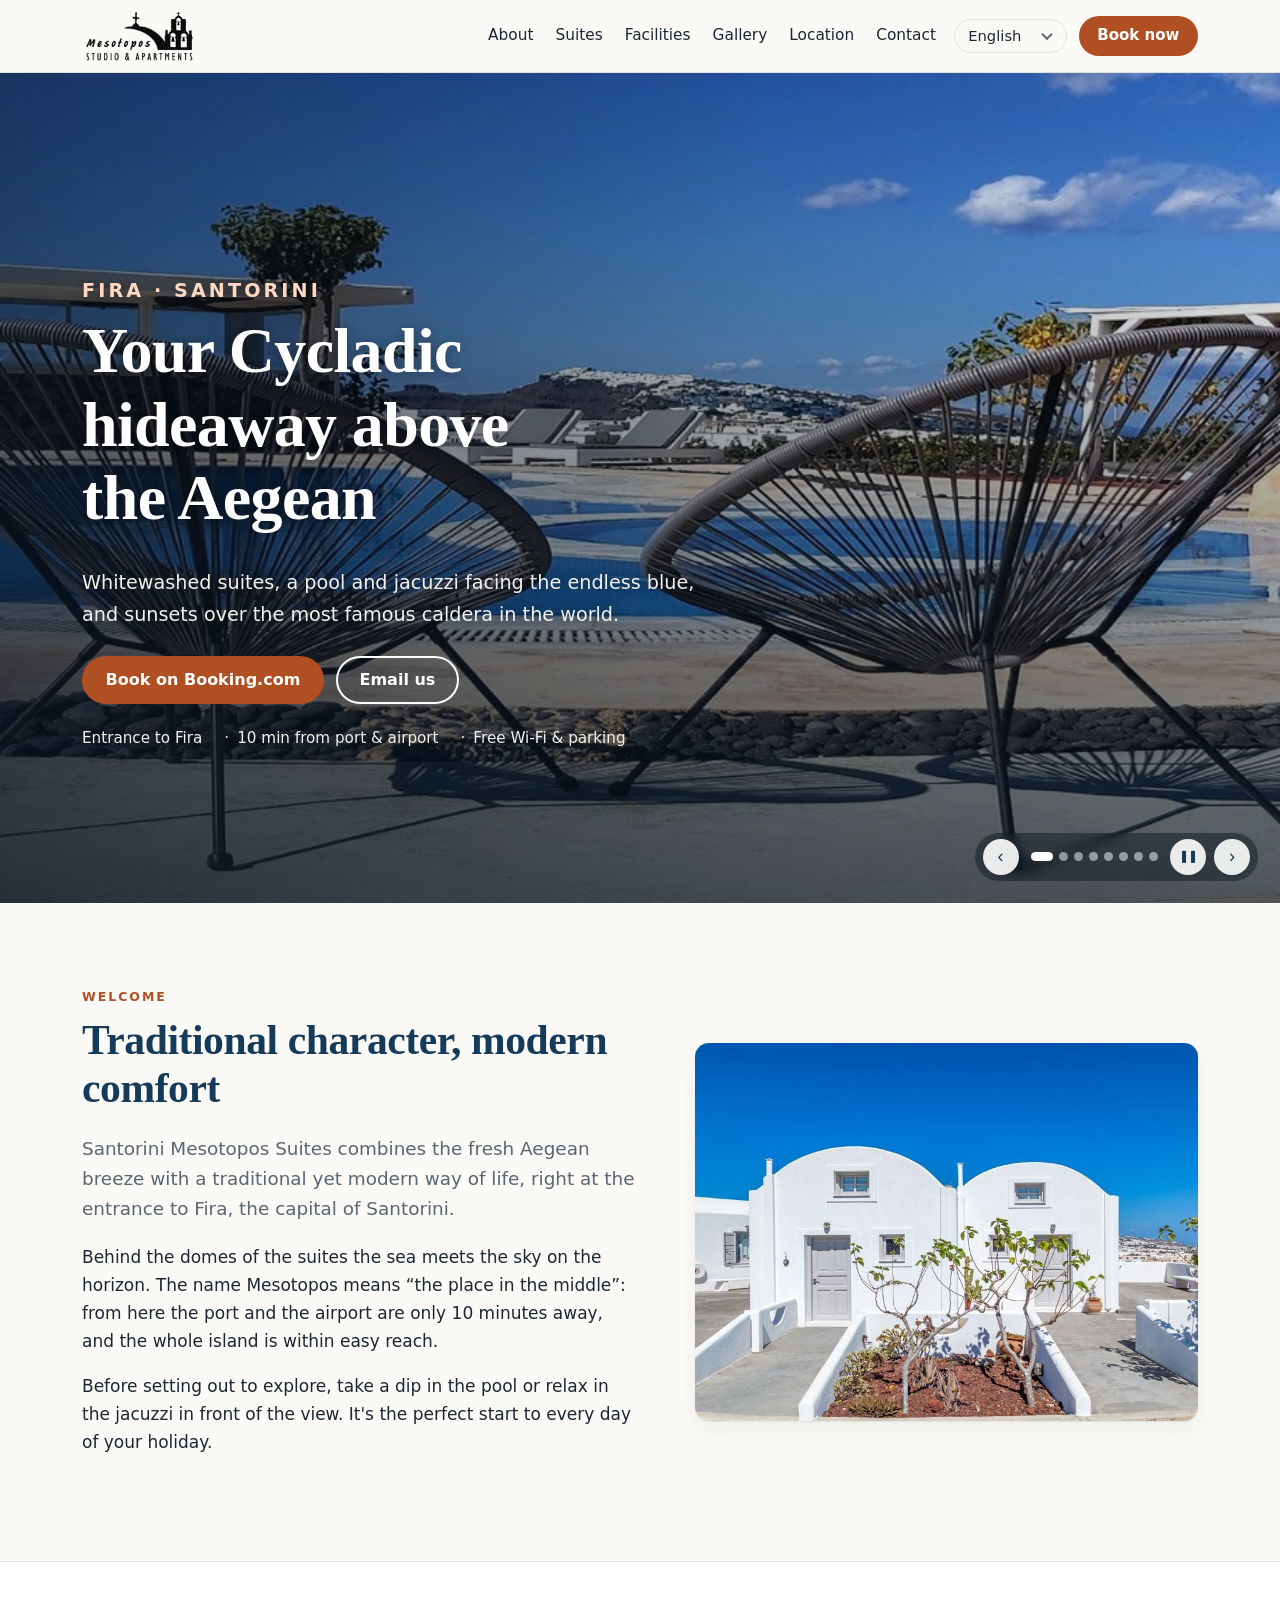
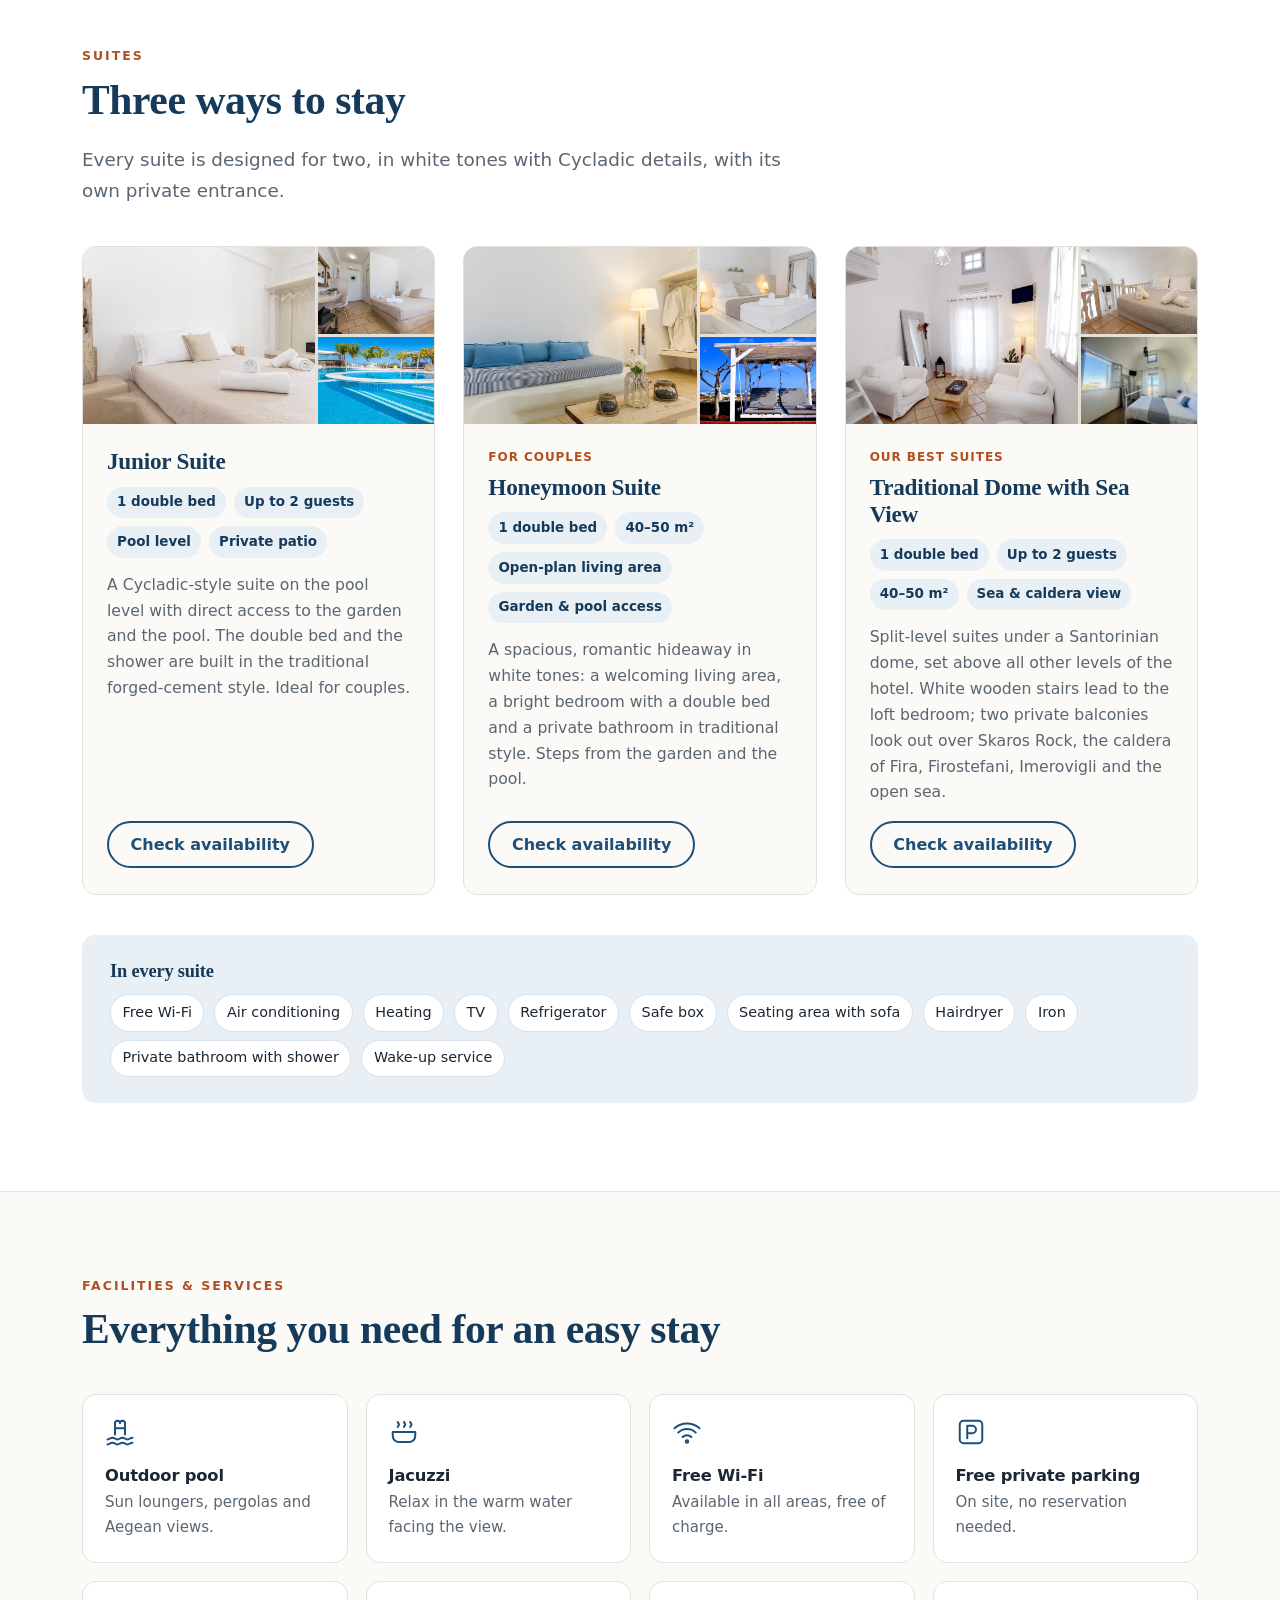
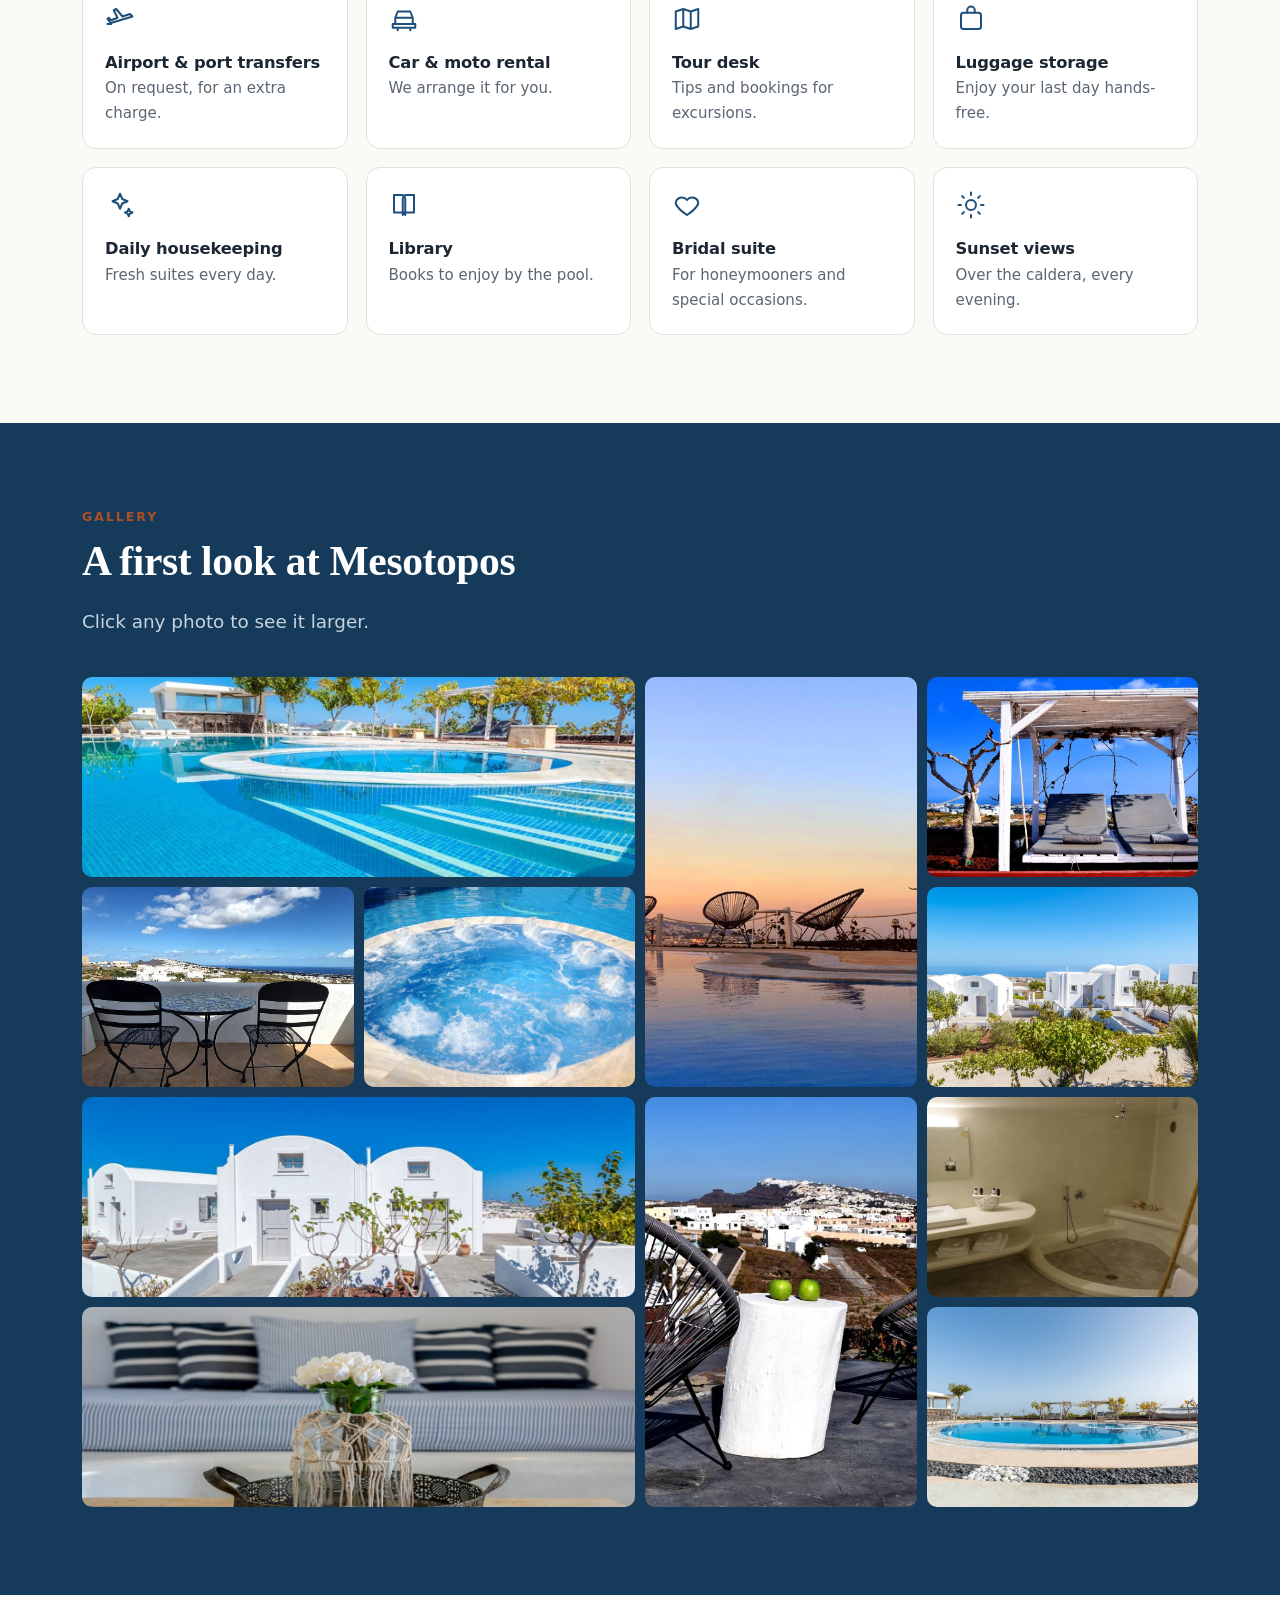
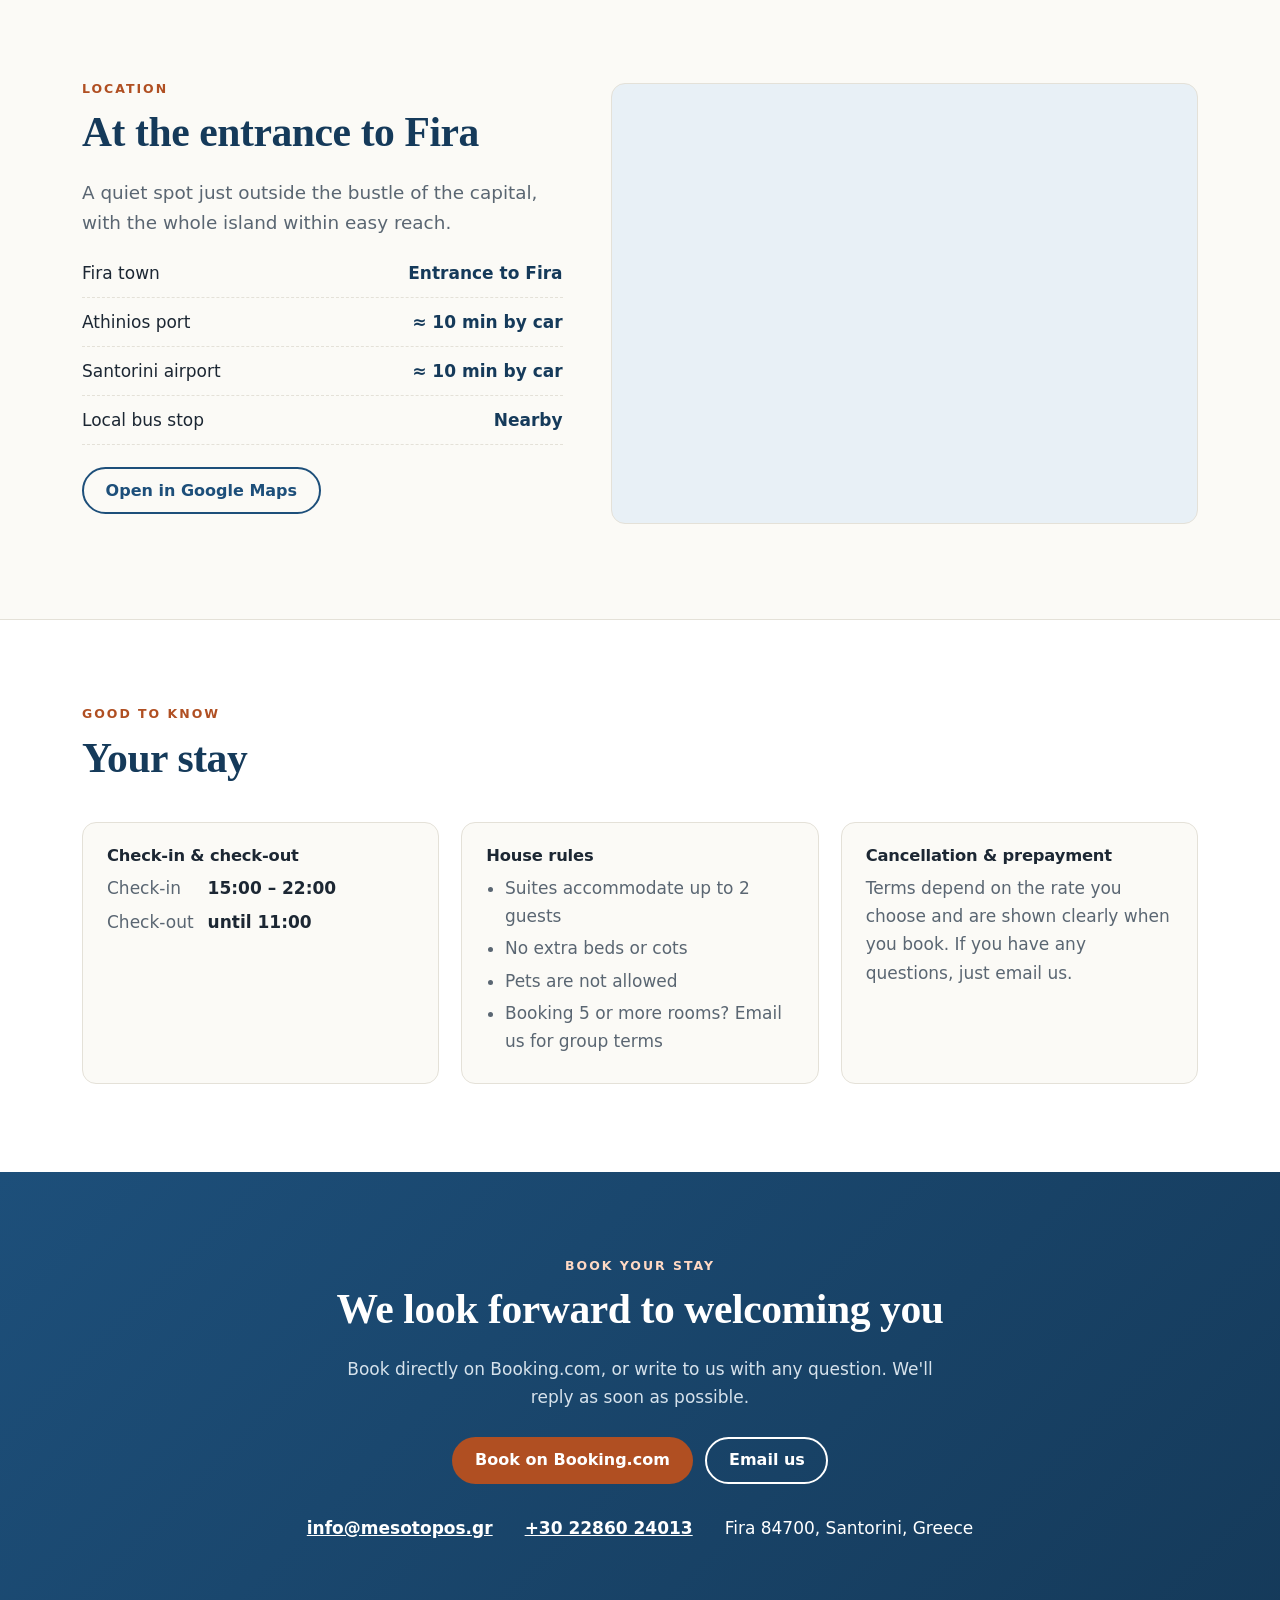
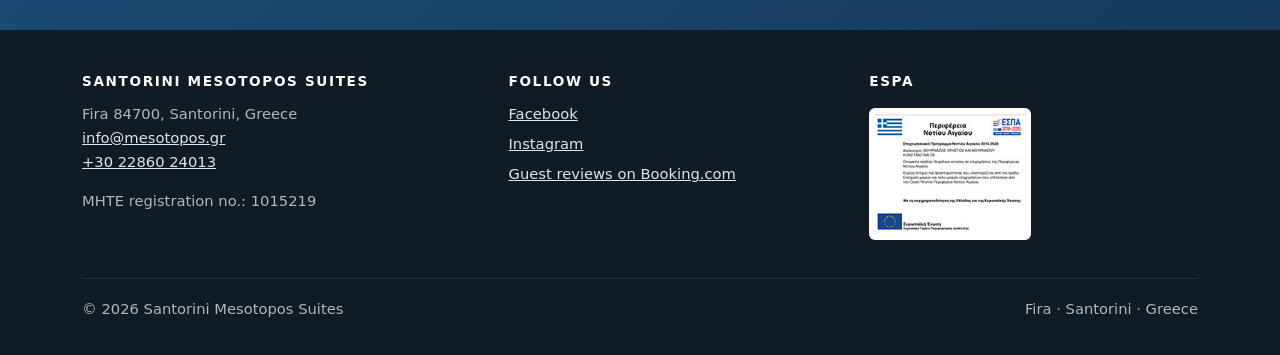
==== commit 25f7ef31: "Hero slideshow with the original homepage slider photos Co-Authored-By: Claude Opus 5.5 <noreply@ant" ====
--- a/index.html
+++ b/index.html
@@ -16,12 +16,12 @@
 <meta property="og:type" content="website">
 <meta property="og:title" content="Santorini Mesotopos Suites · Boutique suites with caldera views in Fira">
 <meta property="og:description" content="Boutique suites at the entrance to Fira, Santorini: pool and jacuzzi, Aegean and caldera views, traditional dome suites. 10 minutes from the port and the airport.">
-<meta property="og:image" content="https://santorinimesotopossuites.com/images/hero-sunset-pool.jpg">
+<meta property="og:image" content="https://santorinimesotopossuites.com/images/slides/slide-1.jpg">
 <meta property="og:url" content="https://santorinimesotopossuites.com/">
 <meta name="theme-color" content="#153a5a">
 <link rel="icon" href="images/favicon.png">
 <link rel="stylesheet" href="assets/style.css">
-<script type="application/ld+json">{"@context": "https://schema.org", "@type": "Hotel", "name": "Santorini Mesotopos Suites", "url": "https://santorinimesotopossuites.com/", "email": "info@mesotopos.gr", "telephone": "+302286024013", "image": "https://santorinimesotopossuites.com/images/hero-sunset-pool.jpg", "address": {"@type": "PostalAddress", "addressLocality": "Fira", "postalCode": "84700", "addressRegion": "Santorini", "addressCountry": "GR"}, "checkinTime": "15:00", "checkoutTime": "11:00", "petsAllowed": false, "amenityFeature": [{"@type": "LocationFeatureSpecification", "name": "Outdoor pool", "value": true}, {"@type": "LocationFeatureSpecification", "name": "Jacuzzi", "value": true}, {"@type": "LocationFeatureSpecification", "name": "Free Wi-Fi", "value": true}, {"@type": "LocationFeatureSpecification", "name": "Free parking", "value": true}], "sameAs": ["https://www.facebook.com/Santorini.Mesotopos"]}</script>
+<script type="application/ld+json">{"@context": "https://schema.org", "@type": "Hotel", "name": "Santorini Mesotopos Suites", "url": "https://santorinimesotopossuites.com/", "email": "info@mesotopos.gr", "telephone": "+302286024013", "image": "https://santorinimesotopossuites.com/images/slides/slide-1.jpg", "address": {"@type": "PostalAddress", "addressLocality": "Fira", "postalCode": "84700", "addressRegion": "Santorini", "addressCountry": "GR"}, "checkinTime": "15:00", "checkoutTime": "11:00", "petsAllowed": false, "amenityFeature": [{"@type": "LocationFeatureSpecification", "name": "Outdoor pool", "value": true}, {"@type": "LocationFeatureSpecification", "name": "Jacuzzi", "value": true}, {"@type": "LocationFeatureSpecification", "name": "Free Wi-Fi", "value": true}, {"@type": "LocationFeatureSpecification", "name": "Free parking", "value": true}], "sameAs": ["https://www.facebook.com/Santorini.Mesotopos"]}</script>
 </head>
 <body>
 <a class="skip" href="#main">Skip to content</a>
@@ -40,7 +40,7 @@
 
 <main id="main">
   <section class="hero" aria-labelledby="hero-title">
-    <img src="images/hero-sunset-pool.jpg" alt="The pool at Santorini Mesotopos Suites at sunset" width="1224" height="600" fetchpriority="high">
+    <div class="slides" role="region" aria-roledescription="carousel" aria-label="Photos of Santorini Mesotopos Suites"><img class="slide is-active" src="images/slides/slide-1.jpg" alt="Pool terrace with lounge chairs" width="1224" height="600" fetchpriority="high"><img class="slide" src="images/slides/slide-2.jpg" alt="Sunset over the pool terrace" width="1224" height="600" decoding="async" aria-hidden="true"><img class="slide" src="images/slides/slide-3.jpg" alt="The suites overlooking the island and the sea" width="1224" height="600" decoding="async" aria-hidden="true"><img class="slide" src="images/slides/slide-4.jpg" alt="Honeymoon Suite living area" width="1224" height="600" decoding="async" aria-hidden="true"><img class="slide" src="images/slides/slide-5.jpg" alt="Bright suite bedroom in white tones" width="1224" height="600" decoding="async" aria-hidden="true"><img class="slide" src="images/slides/slide-6.jpg" alt="Suite living area with Cycladic details" width="1224" height="600" decoding="async" aria-hidden="true"><img class="slide" src="images/slides/slide-7.jpg" alt="Pergola daybeds beside the pool" width="1224" height="600" decoding="async" aria-hidden="true"><img class="slide" src="images/slides/slide-8.jpg" alt="The whitewashed Cycladic suites" width="1224" height="600" decoding="async" aria-hidden="true"></div>
     <div class="wrap">
       <p class="eyebrow">Fira · Santorini</p>
       <h1 id="hero-title">Your Cycladic hideaway above the Aegean</h1>
@@ -50,6 +50,12 @@
         <a class="btn btn-light" href="mailto:info@mesotopos.gr?subject=Booking enquiry – Santorini Mesotopos Suites">Email us</a>
       </div>
       <ul class="facts"><li>Entrance to Fira</li><li>10 min from port &amp; airport</li><li>Free Wi-Fi &amp; parking</li></ul>
+    </div>
+    <div class="slide-ctrl">
+      <button type="button" class="sc-btn" id="sc-prev" aria-label="Previous photo">‹</button>
+      <div class="sc-dots"><button type="button" class="sc-dot is-active" data-i="0" aria-label="Photo 1 / 8" aria-current="true"></button><button type="button" class="sc-dot" data-i="1" aria-label="Photo 2 / 8"></button><button type="button" class="sc-dot" data-i="2" aria-label="Photo 3 / 8"></button><button type="button" class="sc-dot" data-i="3" aria-label="Photo 4 / 8"></button><button type="button" class="sc-dot" data-i="4" aria-label="Photo 5 / 8"></button><button type="button" class="sc-dot" data-i="5" aria-label="Photo 6 / 8"></button><button type="button" class="sc-dot" data-i="6" aria-label="Photo 7 / 8"></button><button type="button" class="sc-dot" data-i="7" aria-label="Photo 8 / 8"></button></div>
+      <button type="button" class="sc-btn" id="sc-pause" aria-label="Pause slideshow" data-pause="Pause slideshow" data-play="Play slideshow"><span aria-hidden="true">❚❚</span></button>
+      <button type="button" class="sc-btn" id="sc-next" aria-label="Next photo">›</button>
     </div>
   </section>
 
@@ -225,6 +231,24 @@
 <script>
 document.getElementById('yr').textContent=new Date().getFullYear();
 document.getElementById('lang-switch').addEventListener('change',function(){location.href=this.value||'./';});
+(function(){
+  var sl=[].slice.call(document.querySelectorAll('.slide')),dots=[].slice.call(document.querySelectorAll('.sc-dot')),pb=document.getElementById('sc-pause'),cur=0,timer=null;
+  var reduce=window.matchMedia&&window.matchMedia('(prefers-reduced-motion: reduce)').matches,playing=!reduce;
+  function go(n){sl[cur].classList.remove('is-active');sl[cur].setAttribute('aria-hidden','true');dots[cur].classList.remove('is-active');dots[cur].removeAttribute('aria-current');
+    cur=(n+sl.length)%sl.length;sl[cur].classList.add('is-active');sl[cur].removeAttribute('aria-hidden');dots[cur].classList.add('is-active');dots[cur].setAttribute('aria-current','true');}
+  function start(){stop();if(playing)timer=setInterval(function(){go(cur+1);},6000);}
+  function stop(){if(timer)clearInterval(timer);timer=null;}
+  function setBtn(){pb.setAttribute('aria-label',playing?pb.dataset.pause:pb.dataset.play);pb.firstElementChild.textContent=playing?'❚❚':'▶';}
+  document.getElementById('sc-prev').onclick=function(){go(cur-1);start();};
+  document.getElementById('sc-next').onclick=function(){go(cur+1);start();};
+  dots.forEach(function(d){d.onclick=function(){go(+d.dataset.i);start();};});
+  pb.onclick=function(){playing=!playing;setBtn();start();};
+  var hero=document.querySelector('.hero');
+  hero.addEventListener('mouseenter',stop);hero.addEventListener('mouseleave',start);
+  hero.addEventListener('focusin',stop);hero.addEventListener('focusout',start);
+  document.addEventListener('visibilitychange',function(){document.hidden?stop():start();});
+  setBtn();start();
+})();
 (function(){
   var links=[].slice.call(document.querySelectorAll('.gal a')),lb=document.getElementById('lb'),im=document.getElementById('lb-img'),cap=document.getElementById('lb-cap'),i=0;
   if(!lb.showModal)return;
--- a/assets/style.css
+++ b/assets/style.css
@@ -179,3 +179,18 @@
   body{padding-bottom:72px}
   .header-actions .btn{display:none}
 }
+
+/* hero slideshow (original homepage slider photos) */
+.slides{position:absolute;inset:0}
+.hero .slide{position:absolute;inset:0;width:100%;height:100%;object-fit:cover;opacity:0;transition:opacity 1.2s ease,transform 7s ease-out;transform:scale(1.06)}
+.hero .slide.is-active{opacity:1;transform:scale(1)}
+.slide-ctrl{position:absolute;z-index:2;right:22px;bottom:22px;display:flex;align-items:center;gap:8px;background:rgba(10,20,32,.45);backdrop-filter:blur(6px);padding:6px 8px;border-radius:999px}
+.sc-btn{width:36px;height:36px;border-radius:999px;border:0;background:rgba(255,255,255,.9);color:var(--aegean-dark);font-size:1.15rem;line-height:1;cursor:pointer;display:grid;place-items:center}
+.sc-btn:hover{background:#fff}
+#sc-pause span{font-size:.72rem;letter-spacing:-1px}
+.sc-dots{display:flex;gap:6px;padding:0 4px}
+.sc-dot{width:9px;height:9px;padding:0;border-radius:999px;border:0;background:rgba(255,255,255,.5);cursor:pointer;transition:width .25s,background .25s}
+.sc-dot.is-active{width:22px;background:#fff}
+.slide-ctrl :focus-visible{outline-color:#ffd9c4}
+@media (max-width:680px){.slide-ctrl{left:50%;right:auto;transform:translateX(-50%);bottom:12px}.sc-dots{display:none}.hero .wrap{padding-bottom:84px}}
+@media (prefers-reduced-motion:reduce){.hero .slide{transition:none;transform:none}}
